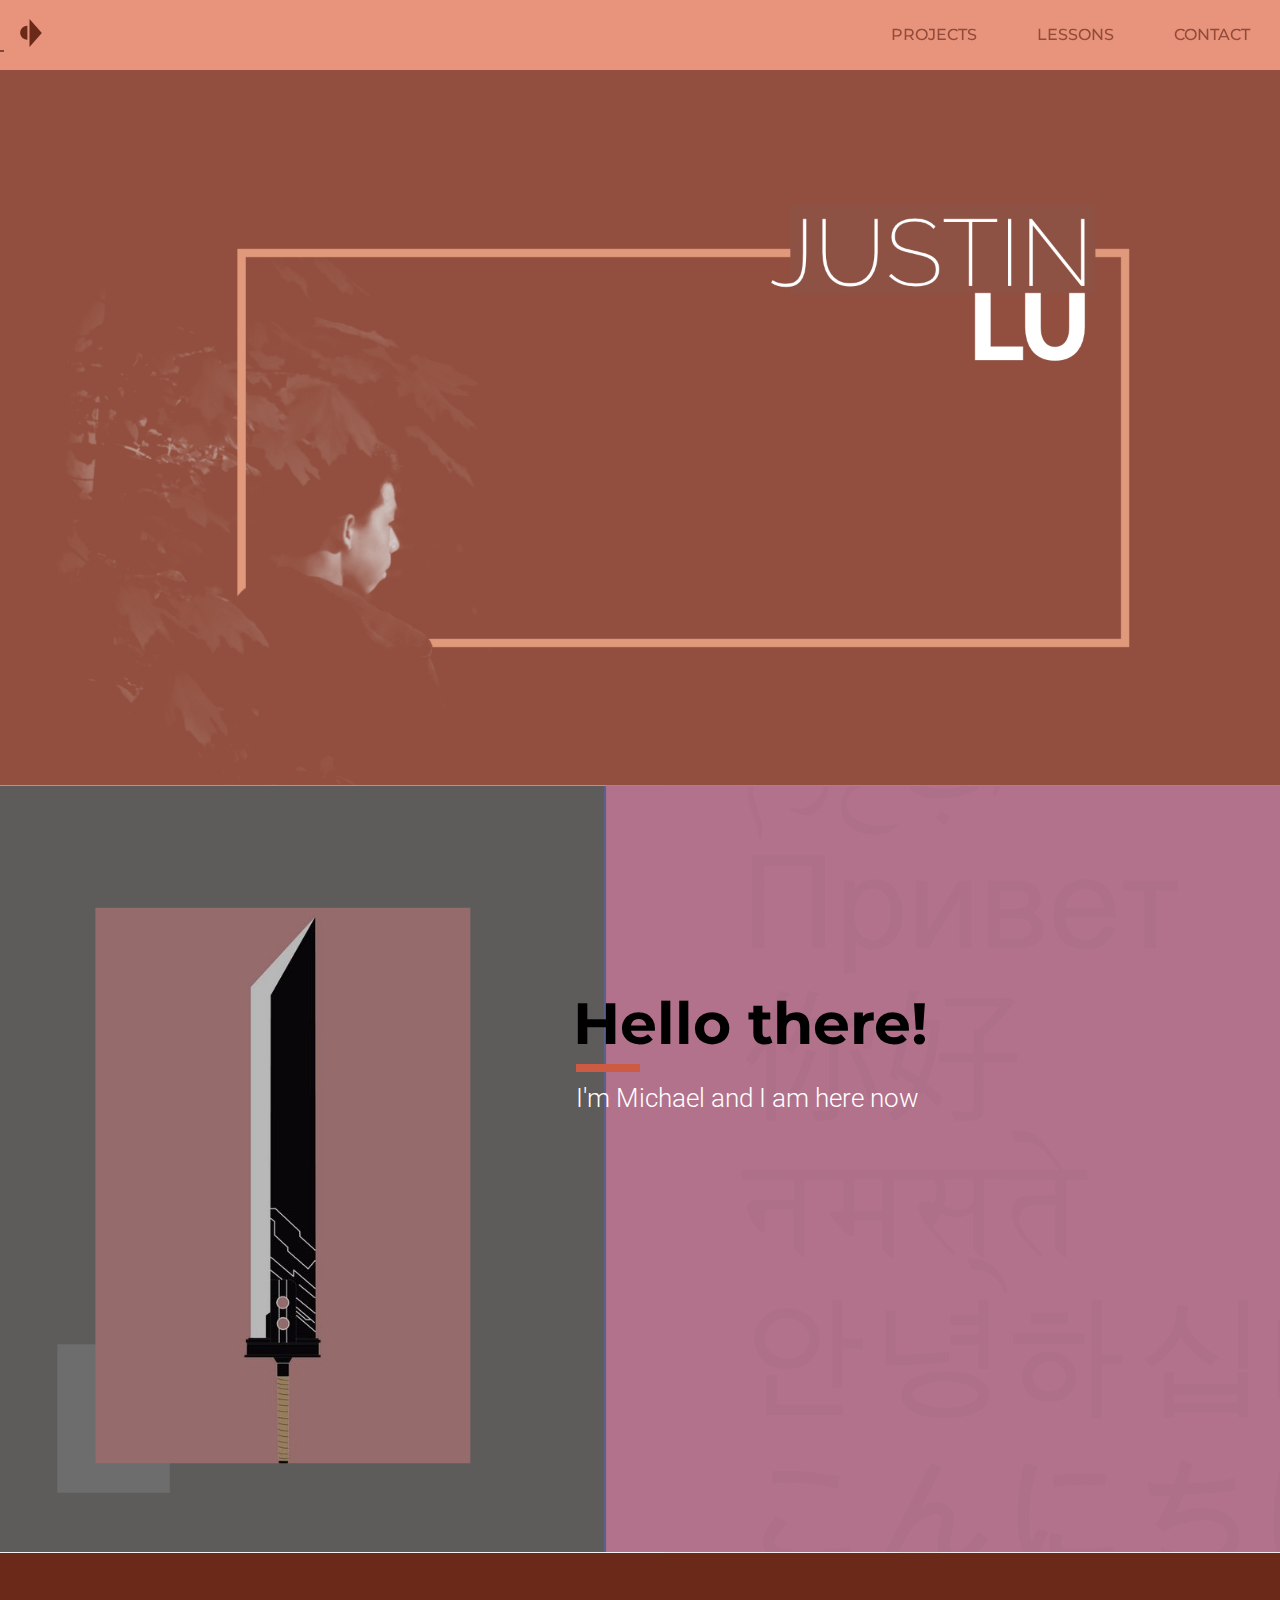
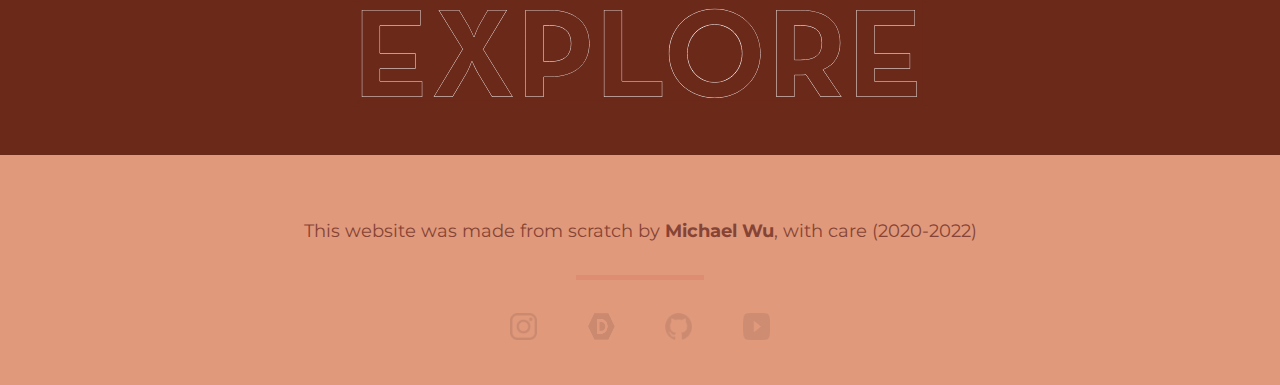
==== index.html @ 6975a877 "Add files via upload" ====
<html>
    <!DOCTYPE html>
    <head>
        <meta charset="utf-8">
        <meta name="viewport" content="width=device-width">
            <title>Michael Wu | home</title>
            <link rel="icon" type="image/ico"href="img/favicon.ico">
            <link href="base.css" rel="stylesheet" type="text/css" />
            <link href="navbar.css" rel="stylesheet" type="text/css" />
            <link href="home.css" rel="stylesheet" type="text/css" />
    </head>
    <body>
        <div id="bar">
            <div id="navbar-bkg">
                <div id="navbar">
                    <img class="home-logo any-item" draggable="false" src="img/justinLuLogo-red.svg"/>
                    <a class="any-item item-navbar" href="contact.html">CONTACT</a>
                    <a class="any-item item-navbar" href="lessons.html">LESSONS</a>
                    <a class="any-item item-navbar" href="projects.html">PROJECTS</a>
                </div>
            </div>
            <div id="slider"></div>
            <script src="slider.js"></script>
        </div>
        <div id="masthead">
            <img src="img/justinLuMasthead-red.jpg" style="margin-top:70px;width:100%;" draggable="false"/>
        

        <div class="introduction">
            <img class="intro-langs" src="img/hello-there-finals.svg">

            <p class="intro-title">Hello there!</p>
            <hr class="intro-bar"></hr>
            <p class="intro-para">I'm Michael and I am here now</p>
        </div>

        
        <a href="projects.html"><div class="explore-parent">
            <div class="explore-button">
                <div class="explore"></div>
                <img class="explore-outline" src="img/explore-margin.svg">
            </div>
        </div></a>

        <div class="footer">
            <div class="footer-title-par"><p class="footer-title">This website was made from scratch by <span style="font-weight: 700">Michael Wu</span>, with care (2020-2022)</p></div>
            <hr class="footer-bar">
            <div class="foooter-icon-par">
                <a class="footer-name" href="https://www.instagram.com/waba359/"><img class="footer-icon" src="img/insta-icon.png"></a>
                
                <a class="footer-name" href="https://www.devpost.com/skyflaren/"><img class="footer-icon" src="img/devpost-icon.png"></a>
                
                <a class="footer-name" href="https://www.github.com/skyflaren/"> <img class="footer-icon" src="img/github-icon.png"></a>
               
                <a class="footer-name" href="http://bit.ly/justinluyt"><img class="footer-icon" src="img/youtube-icon.png"></a>
                
            </div>
        </div>

    </body>
</html>
---- base.css ----
/* Made gradient using https://cssgradient.io */

@import url('https://fonts.googleapis.com/css?family=Raleway:300,400,400i,500,700,900&display=swap');
@import url('https://fonts.googleapis.com/css?family=Montserrat:300,400,400i,500,700,900&display=swap');
@import url('https://fonts.googleapis.com/css2?family=Roboto:wght@100;300;500;900&display=swap');

:root {
    /* dark grey */
    --gry1: #454242;
    /* text gray */
    --gry15: #5e5b5b;
    /* mid grey */
    --gry2: #cfcbcb;
    /*alternate mid grey, gry3 shadow*/
    --gry25: #ededed;
    /* light grey */
    --gry3: #f4f4f4;
    
    --red0: #6b291a;
    /* dark red */
    --red1: #854435;
    /* mid red */
    --red2: #cd5a42;
    /* light red */
    --red3: #e1997c;
    /*alternate mid red*/
    --red25: #db735e;
    /*paler than --red25*/
    --salmon: #e8937b;

    --navbartext: var(--red0);
}

* {
    font-family: 'Montserrat', sans-serif;
}

p{
    white-space: pre-wrap;
}

code{
    width: 100vw !important;
    white-space: pre-wrap;
    word-wrap: break-word;
}

.text{
    color: white;
}

body{
    margin: 0;
}

a{
    text-decoration: none;
}

span{
    text-decoration: none;
}

hr{
    margin: 0px 50px;
    height: 1px;
    border: none;
    background-color: var(--gry2);
}

.gradient-masthead{
    height: 500px;
    width: 100%;
    
    background: rgb(133,68,53);
    background: linear-gradient(85deg, rgba(133,68,53,1) 0%, rgba(209,107,86,1) 100%);
}

.header-title{
    font-family: 'Montserrat', sans-serif;
    padding: calc(370px + 6vh - 6vw) 0px 0px 50px;
    color: white;
    font-weight: 700px;
    font-size: calc(5vw + 50px);
}

.footer{
    height: 230px;
    width: 100%;
    background-color: var(--red3);
    display: flex;
    margin: auto;

    flex-direction: column;
    -webkit-box-orient: vertical;
    -ms-flex-direction: column;
}

.footer-title{
    margin-top: 25px;
    font-size: 18;
    color: var(--red1);
    text-align: center;
    padding: 0px 20px;
}

.footer-title-par{
    margin: 0px auto;
    padding-top: 40px;
}

.footer-bar{
    background-color: var(--red25);
    height: 0.5vh;
    width: 10vw;
    margin: 15px auto 0px;
    opacity: 0.3;
}

.foooter-icon-par{
    margin-top: 15px;
    display: flex;
    
    flex-direction: row;
    -webkit-box-orient: horizontal;
    -ms-flex-direction: row;
	justify-content:center;
}

.footer-icon{
    height: 3vh;
    width: 3vh;
    opacity: 0.2;
    margin: 2vh calc(0.25vh + 0.25vw);
}

.footer-icon:hover{
    opacity: 0.3;
    cursor: pointer;
}

.footer-name{
    display:inline-block;

    font-size: 15px;
    font-weight: 400;
    text-decoration: none;
    color: var(--gry1);
    margin: 0px 20px;

    opacity: 0.5;
}

.footer-name:hover{
    text-decoration: none;
    color: var(--red0);
    opacity: 0.8;
}
---- navbar.css ----
#navbar{
    font-family: 'Montserrat', sans-serif;
    width: 100%;
    height: 70px;
    
    display: flex;
    -webkit-flex-direction: row-reverse;
    flex-direction: row-reverse;
    color: var(--red0);
}

#navbar-bkg{
    position: absolute;
    left: 0px;
    top: 0px;
    height: 70px;
    width: 100%;
    background-color: var(--salmon);
}

.item-navbar{
    opacity: 0.68;
}

.item-navbar:hover{
    opacity: 1.2;
    cursor:pointer;
}

.any-item{
    font-weight: 500;
    color: var(--navbartext);
    padding: 25px 0px 0px;
    margin: 0px 30px;
    
    text-decoration: none;
    position: relative;
    display: inline-block;
}

.bold-navbar{
    font-weight: 700;
    cursor: default;
}

#home-wrap .home-logo{
    left: 0px !important;
}

.home-logo{
    order:1;
    height: 28px;
    margin: 0px;
    position: absolute;
    left: 20px;
    top: -6px;
}
.home-name{
    order:1;
    height: 28px;
    margin: 0px;
    position: absolute;
    margin-left: 30px;

    font-weight: 700;
    color: var(--navbartext);
}

#home-wrap{
    position: absolute;
    left: 0px;
    top: 0px;
    height: 70px;
    width: 117px;
    left: 20px;
}

#slider {
    top: 50px;
	width:6px;
	height:2px;
	position:absolute;
	background-color: var(--red1);
	display: none;
}

#bar {
	float:right;
    background-color: #db735e;
}
---- home.css ----
.explore-parent{
    background-color: var(--red0);
    
    width: 100%;
    height: calc(8vw + 100px);   
    
    position: relative;
}

.explore-parent:hover .explore{
    height: calc(8vw * 0.93);
    
}

.explore{
    background-color: white;

    height: 0%;
    width: 98%;
    
    padding: 0px;
    margin-top: 50px;
    position: absolute;
    z-index: 1;

    transition: height 0.3s;
    -webkit-transition: height 0.3s;
}

.explore-outline{
    position: relative;
    z-index: 2;
    width: 100%;
    height: 100%;
}

.explore-button{
    position: relative;
    margin: auto;
    width: 45%;
}


.introduction{
    background-color: var(--gry15);
    position: relative;
    z-index: 0;
    margin-top: -5px;
}

.intro-langs{
    position: relative;
    z-index: 0;
}

.intro-title, .intro-bar, .intro-para{
    position: absolute;
    z-index: 2;
    left: 45%;
}

.intro-title{
    top: calc(7vw + 7%);
    font-weight: 700;
    font-size: calc(3vw + 20px);
    margin-left: -0.25vw;
}

.intro-bar{
    top: calc(6vw + 10.5% + 2*calc(3vw + 20px) + 5px);
    margin: 0px;

    width: 5vw;
    height: 1%;
    background-color: var(--red2);
}

.intro-para{
    font-family: 'Roboto', sans serif;
    top: calc(12vw + 9% + 50px);
    font-weight: 300;
    font-size: calc(2vw);

    color: white;
}

.intro-box{
    position: absolute;
    z-index: 1;
    top: calc(6vw + 10.5% + 2*calc(3vw + 20px) + 5px);
    margin: 0px;

    width: 5vw;
    height: 50px;
    background-color: var(--red2);
}

.intro-thumbn{
    position: sticky;
    z-index: 4;
    margin-top: 30px;
    top: 0px;
    width: 15%;
}
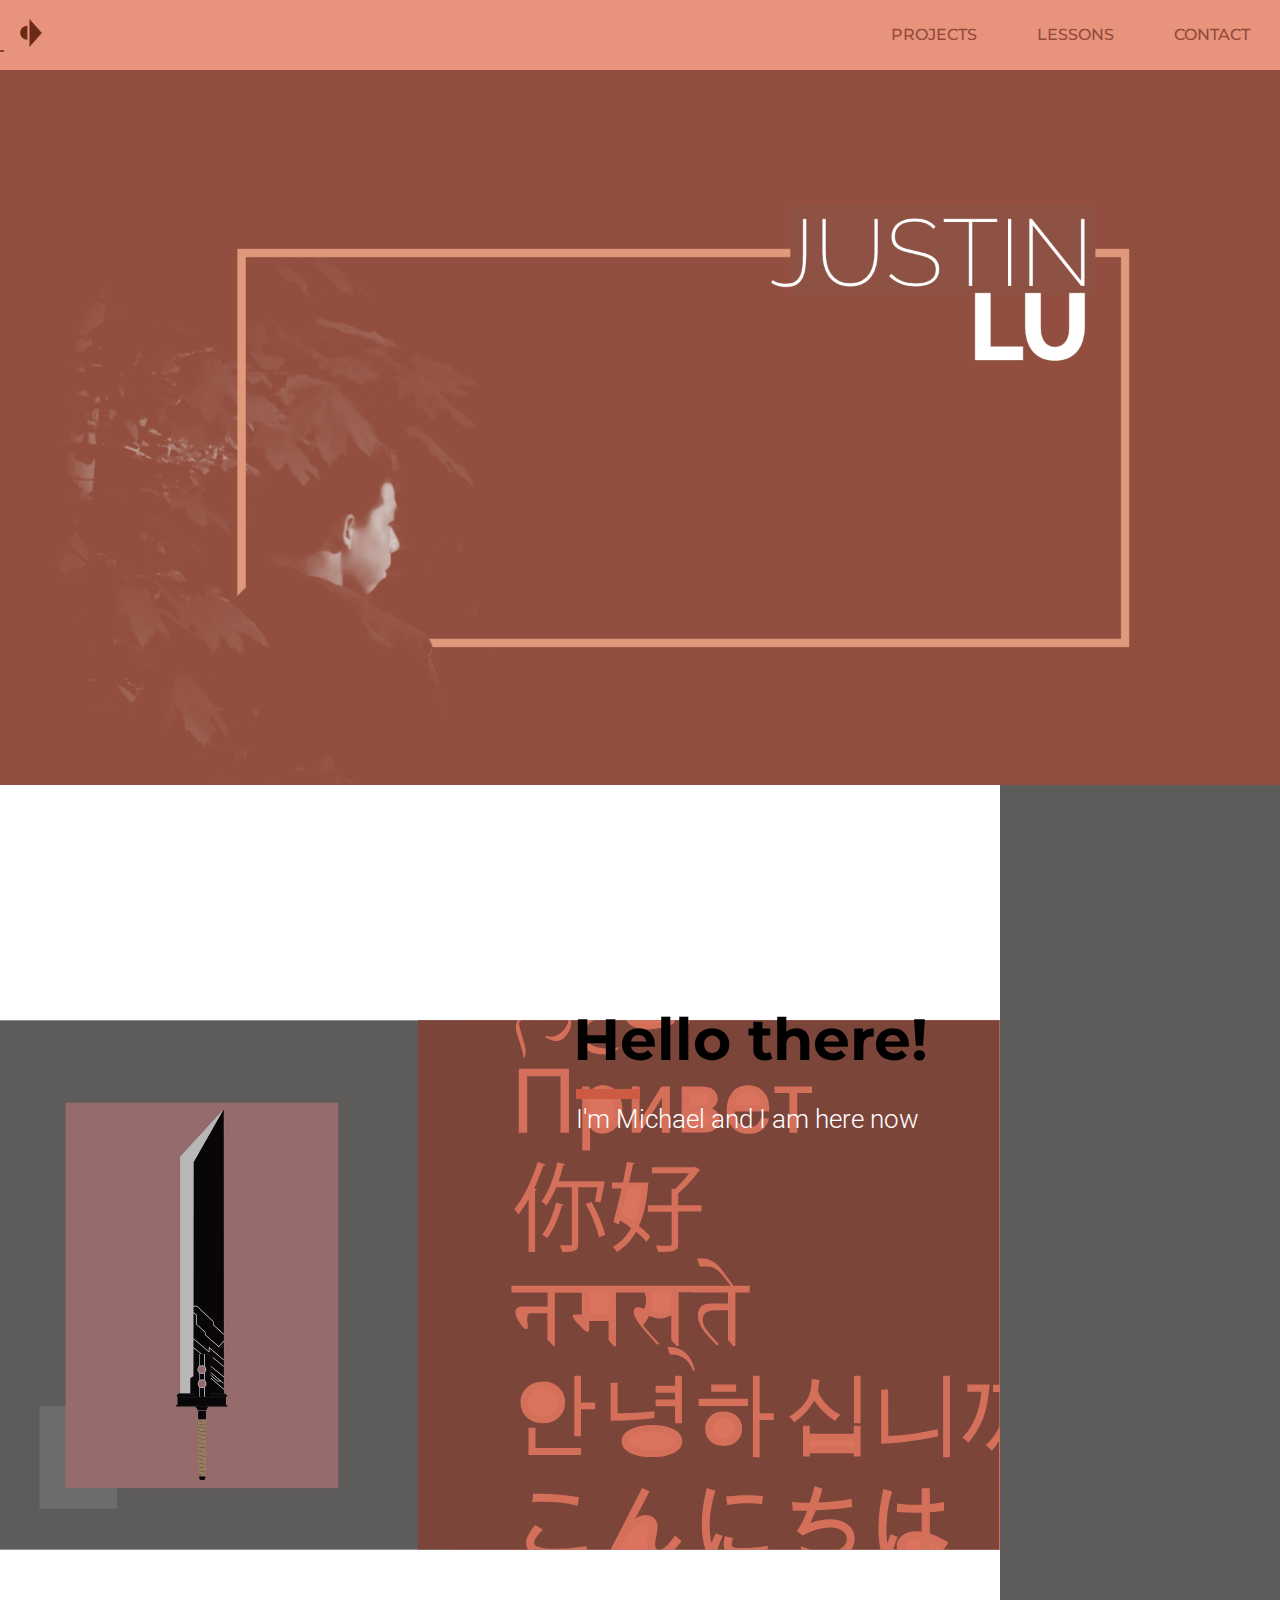
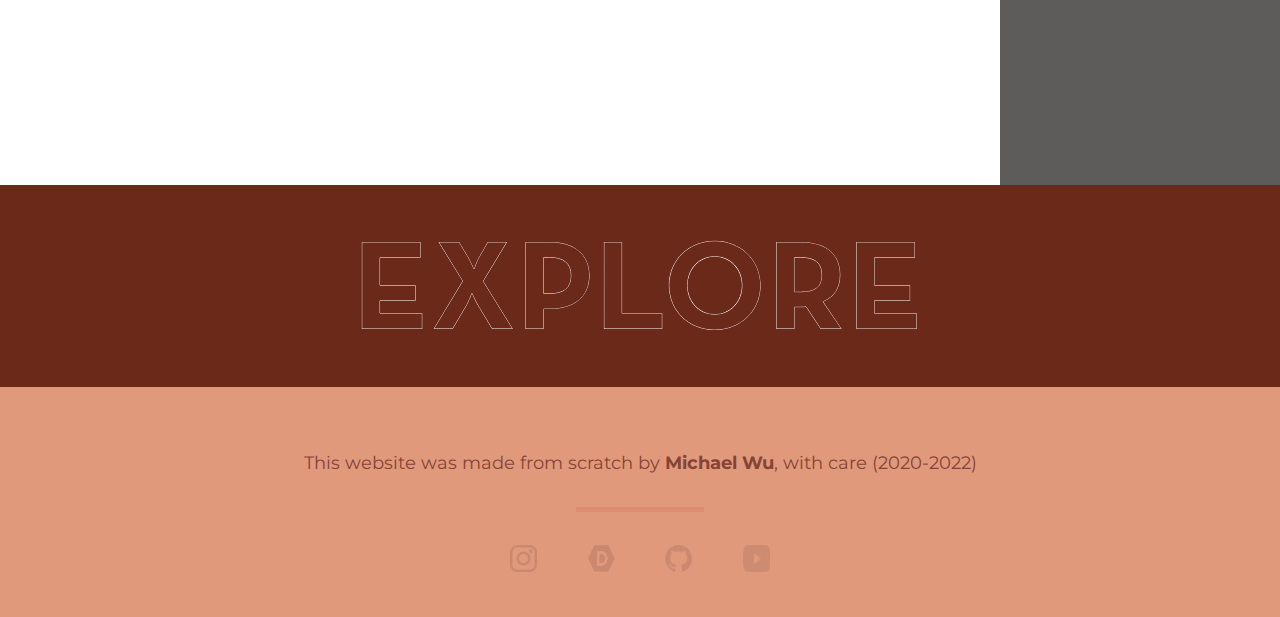
==== commit 89bfa09d: "Update index.html" ====
--- a/index.html
+++ b/index.html
@@ -27,7 +27,7 @@
         
 
         <div class="introduction">
-            <img class="intro-langs" src="img/hello-there-finals.svg">
+            <img class="intro-langs" src="img/trying5.svg">
 
             <p class="intro-title">Hello there!</p>
             <hr class="intro-bar"></hr>
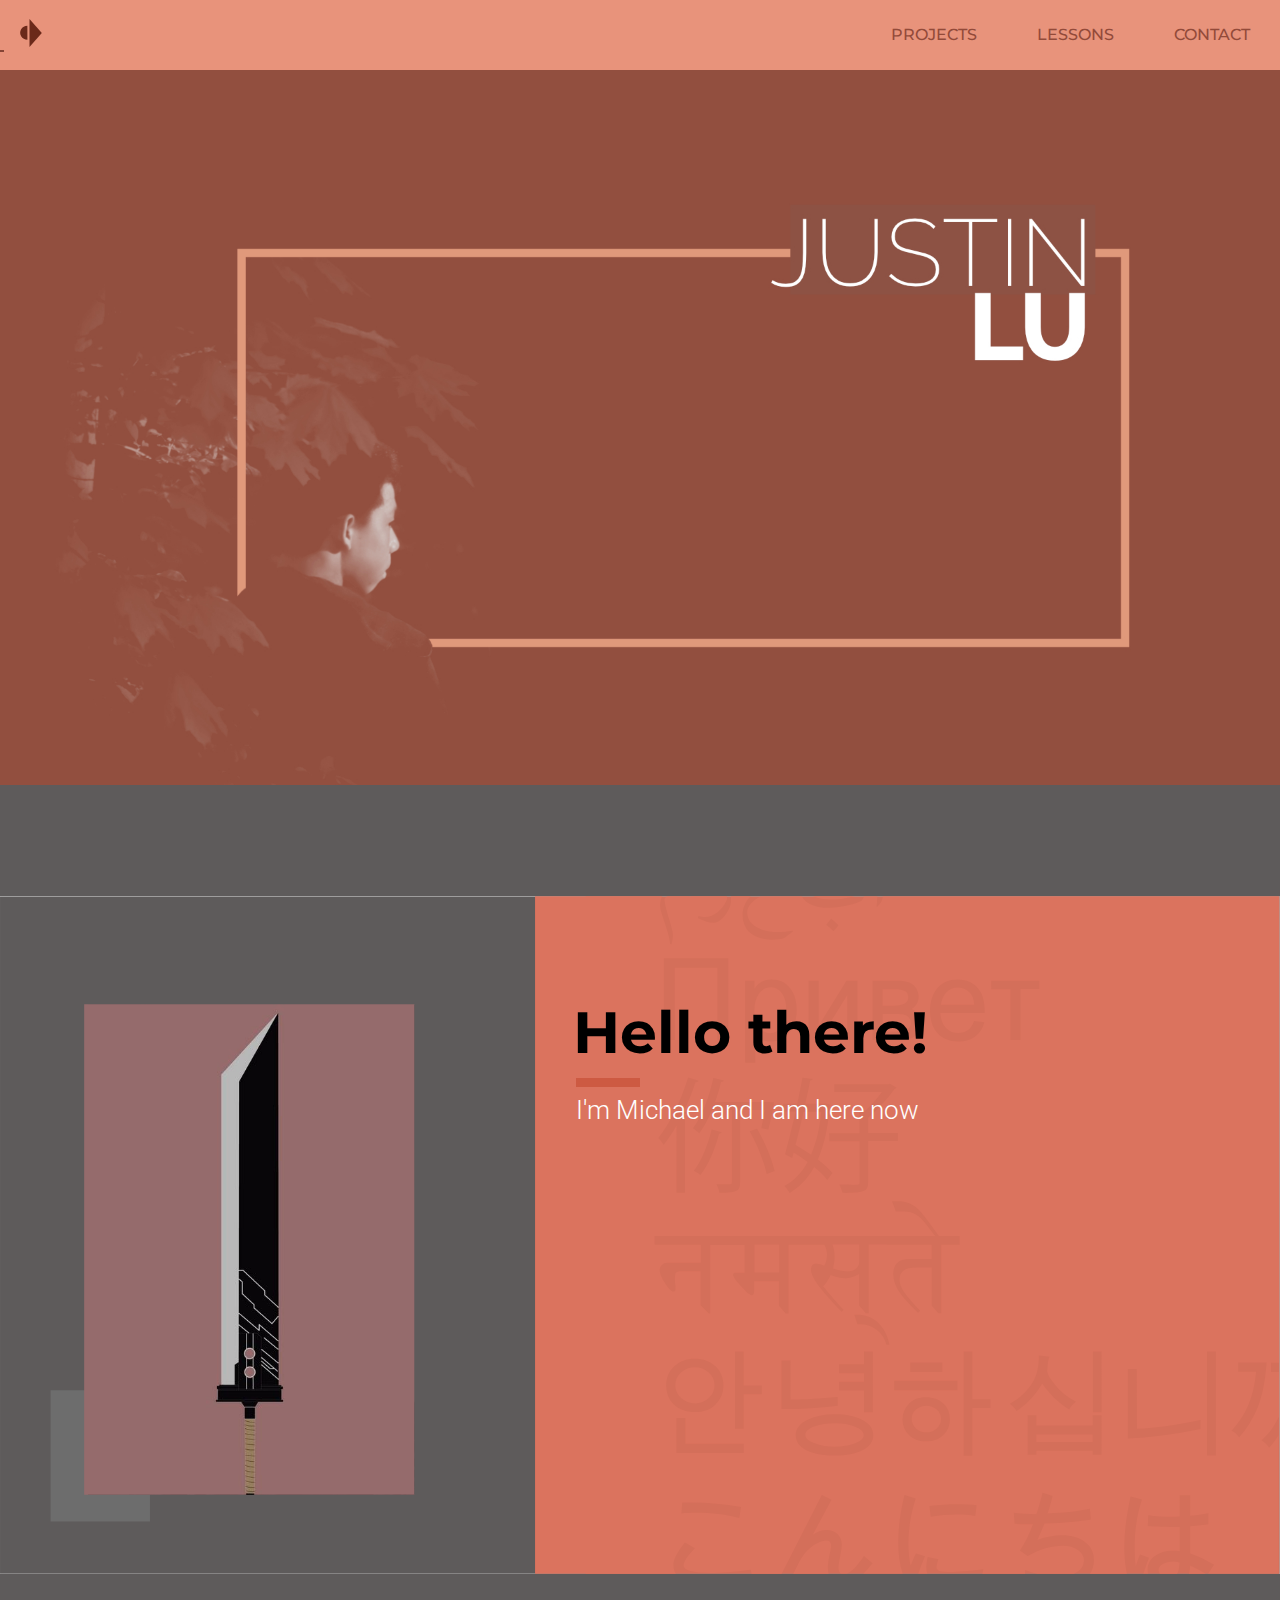
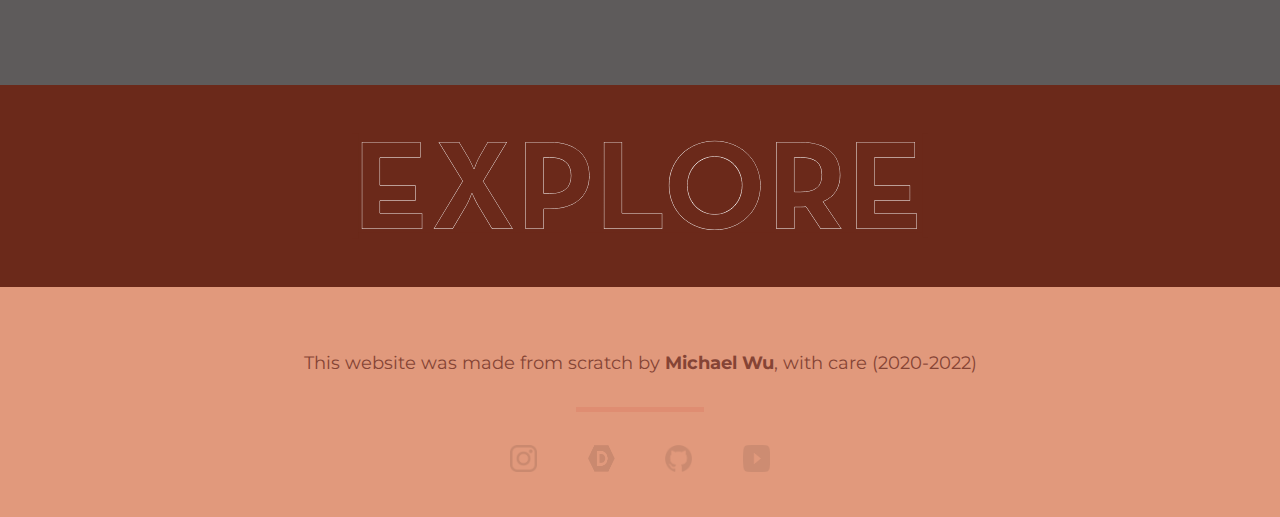
==== commit c15c9e51: "Update index.html" ====
--- a/index.html
+++ b/index.html
@@ -27,7 +27,7 @@
         
 
         <div class="introduction">
-            <img class="intro-langs" src="img/trying5.svg">
+            <img class="intro-langs" src="img/hello-there-final.svg">
 
             <p class="intro-title">Hello there!</p>
             <hr class="intro-bar"></hr>
--- a/home.css
+++ b/home.css
@@ -51,6 +51,8 @@
 .intro-langs{
     position: relative;
     z-index: 0;
+    width: 100%;
+    height: 100%;
 }
 
 .intro-title, .intro-bar, .intro-para{
@@ -101,4 +103,4 @@
     margin-top: 30px;
     top: 0px;
     width: 15%;
-}+}
